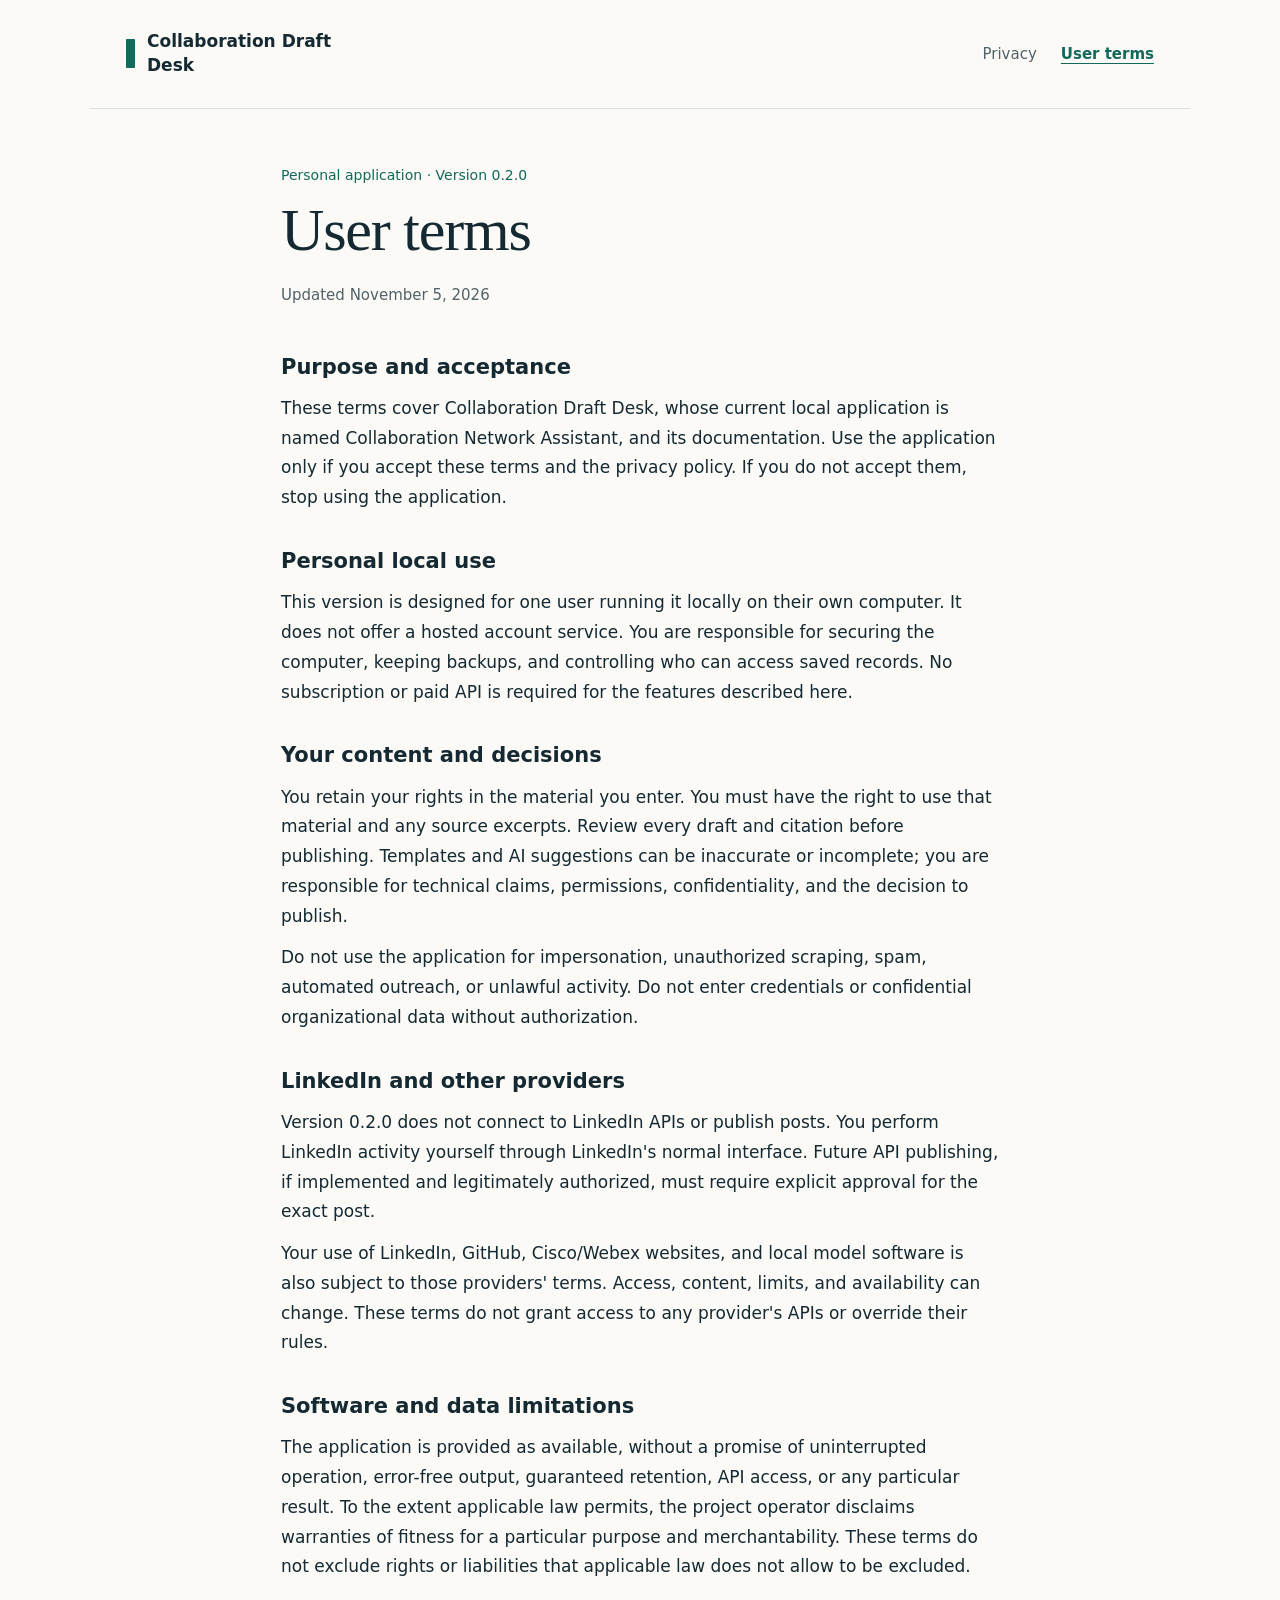
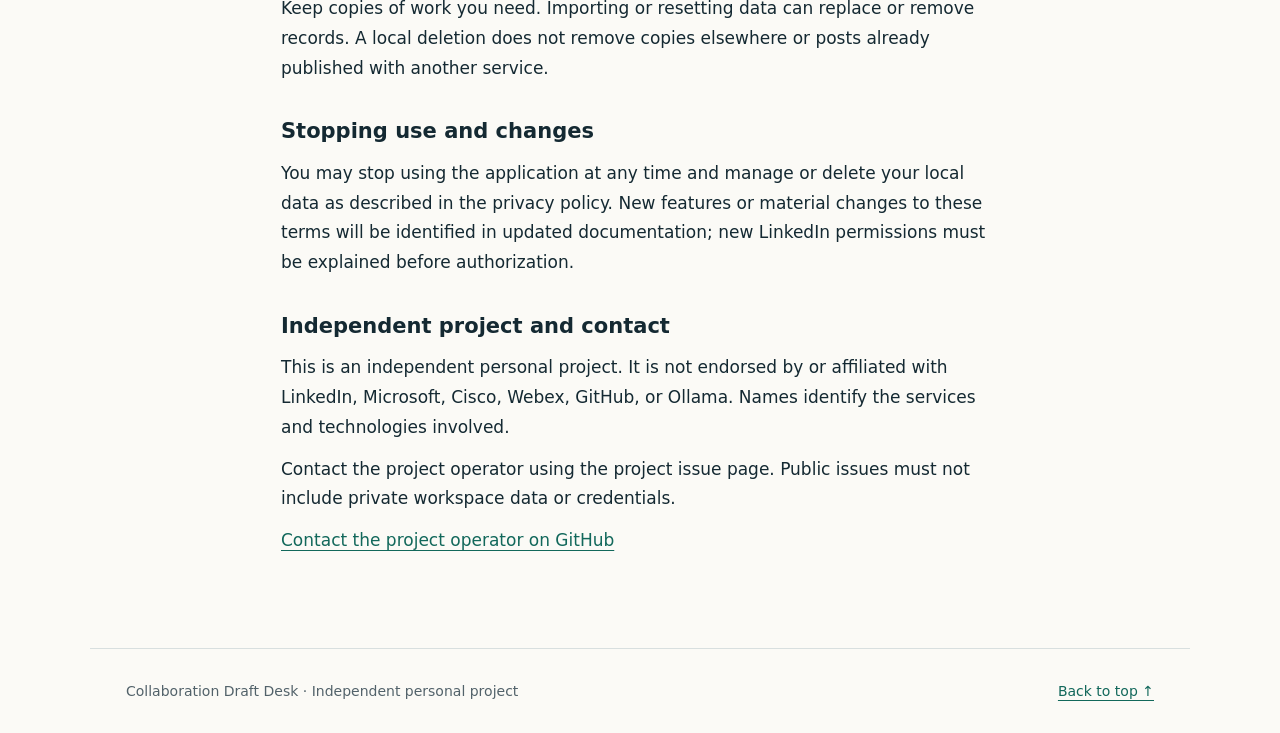
==== terms.html @ 410a64f9 "Publish privacy policy and user terms" ====
<!doctype html>
<html lang="en"><head><meta charset="utf-8"><meta name="viewport" content="width=device-width,initial-scale=1"><meta name="description" content="User terms for Collaboration Draft Desk, a local personal research and writing application."><meta name="robots" content="noindex,nofollow"><title>User terms · Collaboration Draft Desk</title><link rel="stylesheet" href="styles.css"></head>
<body><a class="skip" href="#main">Skip to content</a>
<header><a class="brand" href="index.html"><span class="mark" aria-hidden="true"></span>Collaboration Draft Desk</a><nav aria-label="Documents"><a href="index.html">Privacy</a><a href="terms.html" aria-current="page">User terms</a></nav></header>
<main id="main"><div class="title"><p class="edition">Personal application · Version 0.2.0</p><h1>User terms</h1><p class="updated">Updated <time datetime="2026-11-05">November 5, 2026</time></p></div>
<section aria-labelledby="section-1"><h2 id="section-1">Purpose and acceptance</h2><p>These terms cover Collaboration Draft Desk, whose current local application is named Collaboration Network Assistant, and its documentation. Use the application only if you accept these terms and the privacy policy. If you do not accept them, stop using the application.</p></section>
<section aria-labelledby="section-2"><h2 id="section-2">Personal local use</h2><p>This version is designed for one user running it locally on their own computer. It does not offer a hosted account service. You are responsible for securing the computer, keeping backups, and controlling who can access saved records. No subscription or paid API is required for the features described here.</p></section>
<section aria-labelledby="section-3"><h2 id="section-3">Your content and decisions</h2><p>You retain your rights in the material you enter. You must have the right to use that material and any source excerpts. Review every draft and citation before publishing. Templates and AI suggestions can be inaccurate or incomplete; you are responsible for technical claims, permissions, confidentiality, and the decision to publish.</p><p>Do not use the application for impersonation, unauthorized scraping, spam, automated outreach, or unlawful activity. Do not enter credentials or confidential organizational data without authorization.</p></section>
<section aria-labelledby="section-4"><h2 id="section-4">LinkedIn and other providers</h2><p>Version 0.2.0 does not connect to LinkedIn APIs or publish posts. You perform LinkedIn activity yourself through LinkedIn&#39;s normal interface. Future API publishing, if implemented and legitimately authorized, must require explicit approval for the exact post.</p><p>Your use of LinkedIn, GitHub, Cisco/Webex websites, and local model software is also subject to those providers&#39; terms. Access, content, limits, and availability can change. These terms do not grant access to any provider&#39;s APIs or override their rules.</p></section>
<section aria-labelledby="section-5"><h2 id="section-5">Software and data limitations</h2><p>The application is provided as available, without a promise of uninterrupted operation, error-free output, guaranteed retention, API access, or any particular result. To the extent applicable law permits, the project operator disclaims warranties of fitness for a particular purpose and merchantability. These terms do not exclude rights or liabilities that applicable law does not allow to be excluded.</p><p>Keep copies of work you need. Importing or resetting data can replace or remove records. A local deletion does not remove copies elsewhere or posts already published with another service.</p></section>
<section aria-labelledby="section-6"><h2 id="section-6">Stopping use and changes</h2><p>You may stop using the application at any time and manage or delete your local data as described in the privacy policy. New features or material changes to these terms will be identified in updated documentation; new LinkedIn permissions must be explained before authorization.</p></section>
<section aria-labelledby="section-7"><h2 id="section-7">Independent project and contact</h2><p>This is an independent personal project. It is not endorsed by or affiliated with LinkedIn, Microsoft, Cisco, Webex, GitHub, or Ollama. Names identify the services and technologies involved.</p><p>Contact the project operator using the project issue page. Public issues must not include private workspace data or credentials.</p><p><a href="https://github.com/dev-1225/collaboration-draft-desk-policy/issues" rel="noreferrer">Contact the project operator on GitHub</a></p></section>
</main><footer><p>Collaboration Draft Desk · Independent personal project</p><a href="#main">Back to top ↑</a></footer></body></html>
---- styles.css ----
:root{color-scheme:light;--paper:#fbfaf6;--ink:#142932;--muted:#52626a;--line:#d8dfdf;--accent:#12685b;--soft:#e9f3ef}*{box-sizing:border-box}html{scroll-padding-top:24px}body{margin:0;background:var(--paper);color:var(--ink);font-family:"Segoe UI",system-ui,sans-serif;font-size:17px;line-height:1.75}a{color:var(--accent);text-underline-offset:4px;text-decoration-thickness:1px}a:hover{text-decoration-thickness:2px}a:focus-visible{outline:3px solid var(--accent);outline-offset:5px;border-radius:2px}.skip{position:absolute;left:12px;top:-100px;background:var(--paper);padding:10px;z-index:5}.skip:focus{top:8px}.review{padding:10px 24px;background:var(--soft);border-bottom:1px solid var(--line);text-align:center;font-size:14px;color:#274c43}header,footer{max-width:1100px;margin:auto;padding:30px 36px;display:flex;align-items:center;justify-content:space-between;gap:24px}header{border-bottom:1px solid var(--line)}.brand{display:flex;align-items:center;gap:12px;text-decoration:none;color:var(--ink);font-size:17px;font-weight:650;line-height:1.4}.mark{display:block;flex:0 0 9px;height:29px;background:var(--accent);border-radius:1px}nav{display:flex;gap:24px;white-space:nowrap;font-size:15px}nav a{color:var(--muted);text-decoration:none}nav [aria-current]{color:var(--accent);text-decoration:underline;font-weight:650}main{max-width:790px;padding:54px 36px 80px;margin:auto}.title{margin-bottom:44px}.edition{font-size:14px;color:var(--accent);margin:0 0 10px}h1{font-family:Georgia,"Times New Roman",serif;font-weight:500;font-size:clamp(38px,6vw,60px);line-height:1.12;letter-spacing:-1.2px;margin:0 0 18px}.updated{color:var(--muted);font-size:15px}section{margin-top:34px}h2{font-size:21px;line-height:1.4;font-weight:650;margin:0 0 12px}p{margin:12px 0}ul{padding-left:23px}li{margin:13px 0;padding-left:3px}footer{border-top:1px solid var(--line);font-size:14px;color:var(--muted)}footer p{margin:0}.pending{color:var(--muted);font-size:14px}@media(max-width:600px){body{font-size:16px}header{align-items:flex-start;flex-direction:column;padding:24px;gap:18px}main{padding:36px 24px 50px}nav{gap:22px}footer{padding:24px;flex-direction:column;align-items:flex-start;gap:10px}.review{text-align:left;padding:12px 24px}.title{margin-bottom:32px}section{margin-top:28px}}@media(prefers-reduced-motion:reduce){html{scroll-behavior:auto}}@media print{.review,nav,.skip,footer a{display:none}body{background:white;color:black;font-size:11pt}header,main,footer{max-width:none;padding:12px 0}a{color:inherit}h2{break-after:avoid}section{break-inside:auto}}
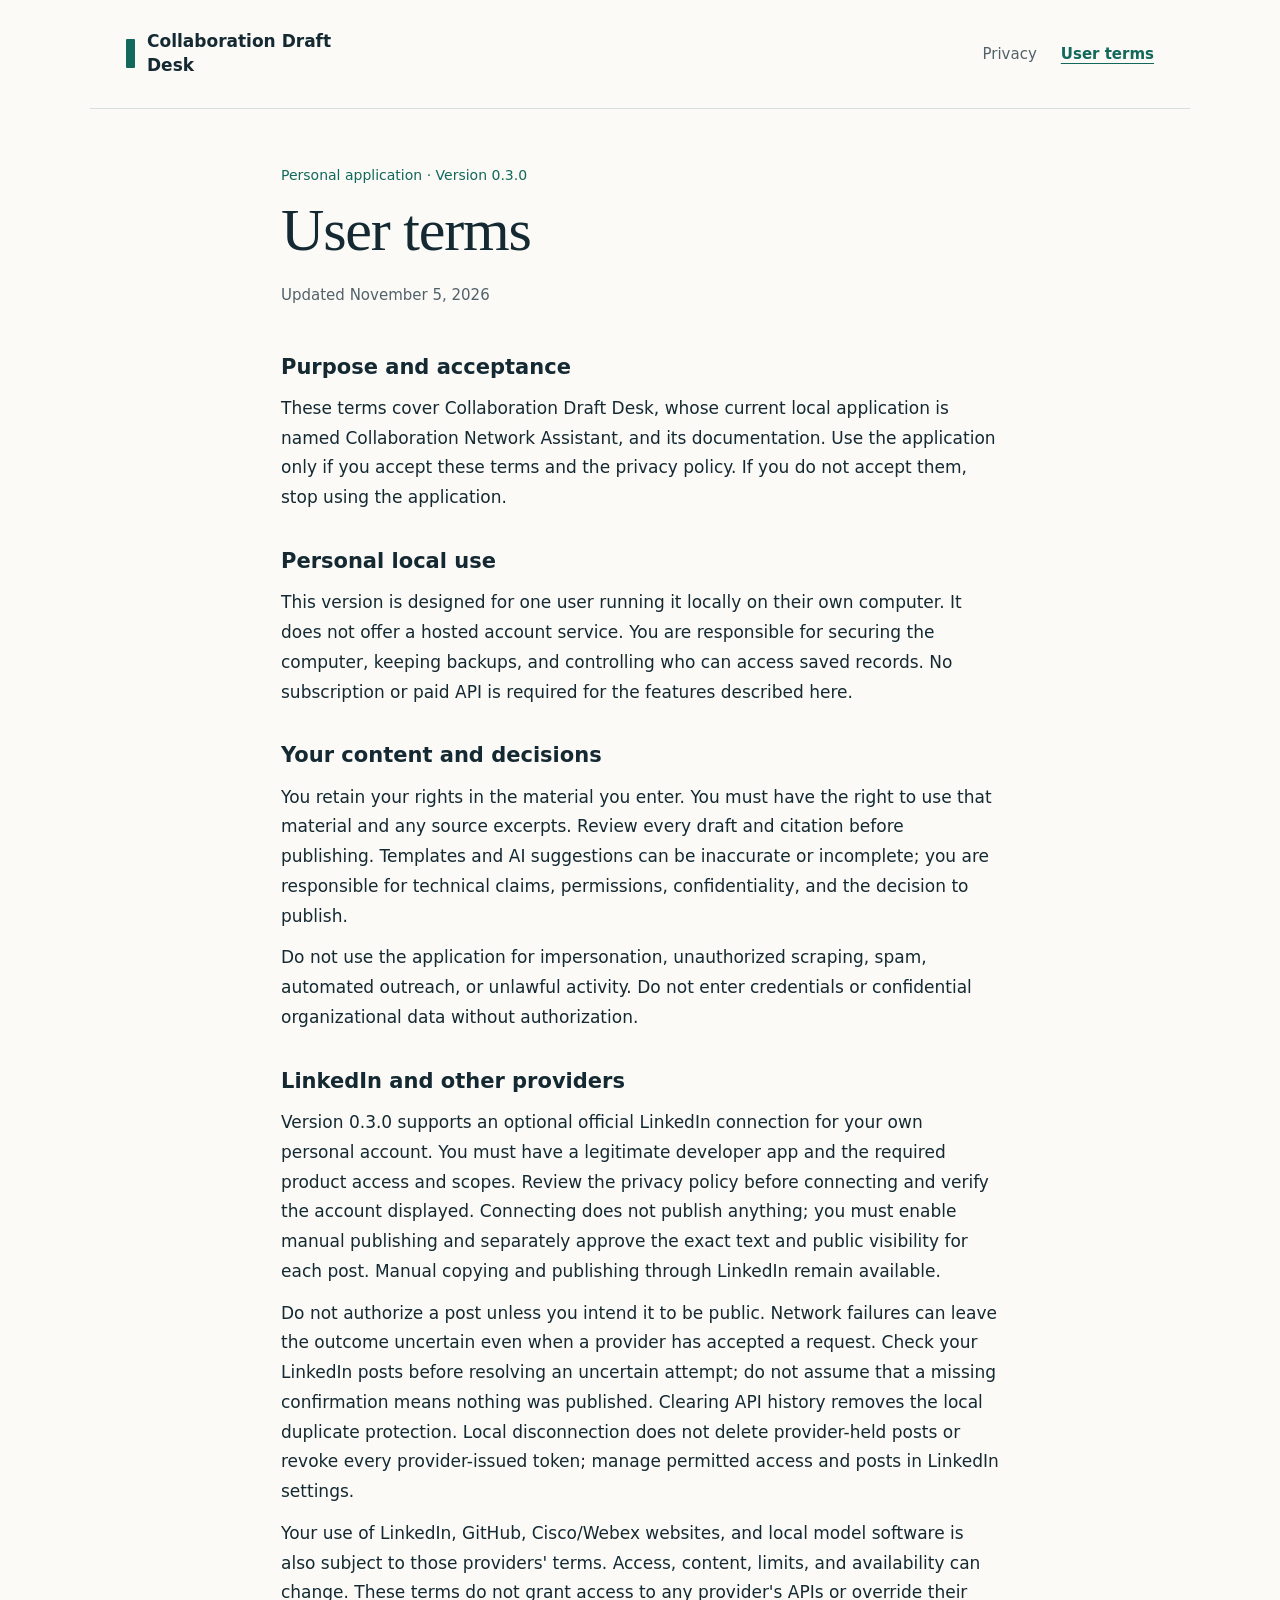
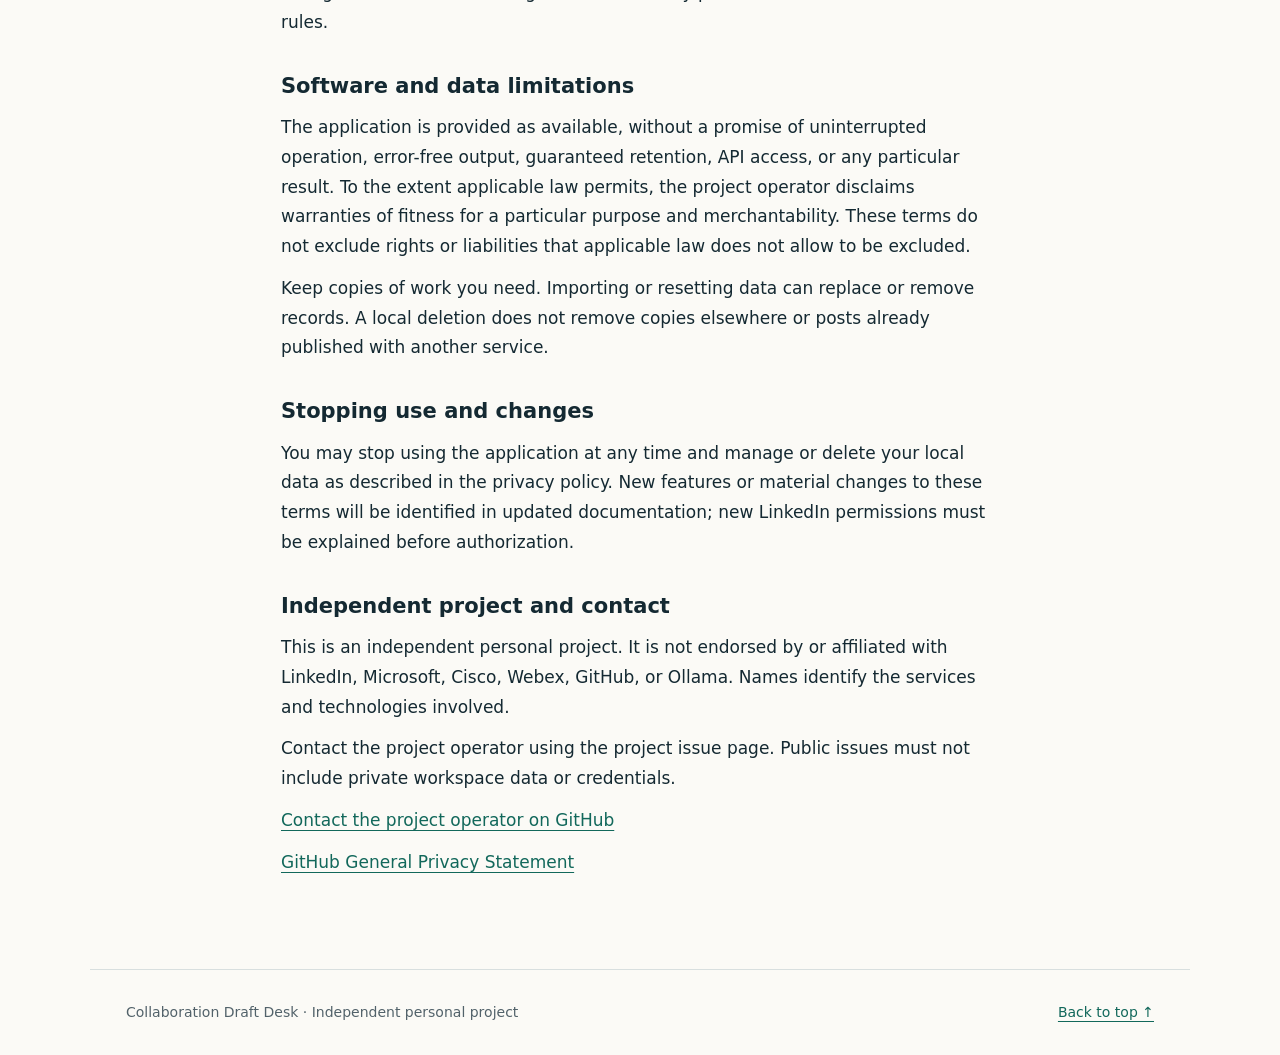
==== commit b627d021: "Describe optional authorized OAuth and per-post publication in v0.3" ====
--- a/terms.html
+++ b/terms.html
@@ -2,12 +2,12 @@
 <html lang="en"><head><meta charset="utf-8"><meta name="viewport" content="width=device-width,initial-scale=1"><meta name="description" content="User terms for Collaboration Draft Desk, a local personal research and writing application."><meta name="robots" content="noindex,nofollow"><title>User terms · Collaboration Draft Desk</title><link rel="stylesheet" href="styles.css"></head>
 <body><a class="skip" href="#main">Skip to content</a>
 <header><a class="brand" href="index.html"><span class="mark" aria-hidden="true"></span>Collaboration Draft Desk</a><nav aria-label="Documents"><a href="index.html">Privacy</a><a href="terms.html" aria-current="page">User terms</a></nav></header>
-<main id="main"><div class="title"><p class="edition">Personal application · Version 0.2.0</p><h1>User terms</h1><p class="updated">Updated <time datetime="2026-11-05">November 5, 2026</time></p></div>
+<main id="main"><div class="title"><p class="edition">Personal application · Version 0.3.0</p><h1>User terms</h1><p class="updated">Updated <time datetime="2026-11-05">November 5, 2026</time></p></div>
 <section aria-labelledby="section-1"><h2 id="section-1">Purpose and acceptance</h2><p>These terms cover Collaboration Draft Desk, whose current local application is named Collaboration Network Assistant, and its documentation. Use the application only if you accept these terms and the privacy policy. If you do not accept them, stop using the application.</p></section>
 <section aria-labelledby="section-2"><h2 id="section-2">Personal local use</h2><p>This version is designed for one user running it locally on their own computer. It does not offer a hosted account service. You are responsible for securing the computer, keeping backups, and controlling who can access saved records. No subscription or paid API is required for the features described here.</p></section>
 <section aria-labelledby="section-3"><h2 id="section-3">Your content and decisions</h2><p>You retain your rights in the material you enter. You must have the right to use that material and any source excerpts. Review every draft and citation before publishing. Templates and AI suggestions can be inaccurate or incomplete; you are responsible for technical claims, permissions, confidentiality, and the decision to publish.</p><p>Do not use the application for impersonation, unauthorized scraping, spam, automated outreach, or unlawful activity. Do not enter credentials or confidential organizational data without authorization.</p></section>
-<section aria-labelledby="section-4"><h2 id="section-4">LinkedIn and other providers</h2><p>Version 0.2.0 does not connect to LinkedIn APIs or publish posts. You perform LinkedIn activity yourself through LinkedIn&#39;s normal interface. Future API publishing, if implemented and legitimately authorized, must require explicit approval for the exact post.</p><p>Your use of LinkedIn, GitHub, Cisco/Webex websites, and local model software is also subject to those providers&#39; terms. Access, content, limits, and availability can change. These terms do not grant access to any provider&#39;s APIs or override their rules.</p></section>
+<section aria-labelledby="section-4"><h2 id="section-4">LinkedIn and other providers</h2><p>Version 0.3.0 supports an optional official LinkedIn connection for your own personal account. You must have a legitimate developer app and the required product access and scopes. Review the privacy policy before connecting and verify the account displayed. Connecting does not publish anything; you must enable manual publishing and separately approve the exact text and public visibility for each post. Manual copying and publishing through LinkedIn remain available.</p><p>Do not authorize a post unless you intend it to be public. Network failures can leave the outcome uncertain even when a provider has accepted a request. Check your LinkedIn posts before resolving an uncertain attempt; do not assume that a missing confirmation means nothing was published. Clearing API history removes the local duplicate protection. Local disconnection does not delete provider-held posts or revoke every provider-issued token; manage permitted access and posts in LinkedIn settings.</p><p>Your use of LinkedIn, GitHub, Cisco/Webex websites, and local model software is also subject to those providers&#39; terms. Access, content, limits, and availability can change. These terms do not grant access to any provider&#39;s APIs or override their rules.</p></section>
 <section aria-labelledby="section-5"><h2 id="section-5">Software and data limitations</h2><p>The application is provided as available, without a promise of uninterrupted operation, error-free output, guaranteed retention, API access, or any particular result. To the extent applicable law permits, the project operator disclaims warranties of fitness for a particular purpose and merchantability. These terms do not exclude rights or liabilities that applicable law does not allow to be excluded.</p><p>Keep copies of work you need. Importing or resetting data can replace or remove records. A local deletion does not remove copies elsewhere or posts already published with another service.</p></section>
 <section aria-labelledby="section-6"><h2 id="section-6">Stopping use and changes</h2><p>You may stop using the application at any time and manage or delete your local data as described in the privacy policy. New features or material changes to these terms will be identified in updated documentation; new LinkedIn permissions must be explained before authorization.</p></section>
-<section aria-labelledby="section-7"><h2 id="section-7">Independent project and contact</h2><p>This is an independent personal project. It is not endorsed by or affiliated with LinkedIn, Microsoft, Cisco, Webex, GitHub, or Ollama. Names identify the services and technologies involved.</p><p>Contact the project operator using the project issue page. Public issues must not include private workspace data or credentials.</p><p><a href="https://github.com/dev-1225/collaboration-draft-desk-policy/issues" rel="noreferrer">Contact the project operator on GitHub</a></p></section>
+<section aria-labelledby="section-7"><h2 id="section-7">Independent project and contact</h2><p>This is an independent personal project. It is not endorsed by or affiliated with LinkedIn, Microsoft, Cisco, Webex, GitHub, or Ollama. Names identify the services and technologies involved.</p><p>Contact the project operator using the project issue page. Public issues must not include private workspace data or credentials.</p><p><a href="https://github.com/dev-1225/collaboration-draft-desk-policy/issues" rel="noreferrer">Contact the project operator on GitHub</a></p><p><a href="https://docs.github.com/en/site-policy/privacy-policies/github-general-privacy-statement" rel="noreferrer">GitHub General Privacy Statement</a></p></section>
 </main><footer><p>Collaboration Draft Desk · Independent personal project</p><a href="#main">Back to top ↑</a></footer></body></html>
